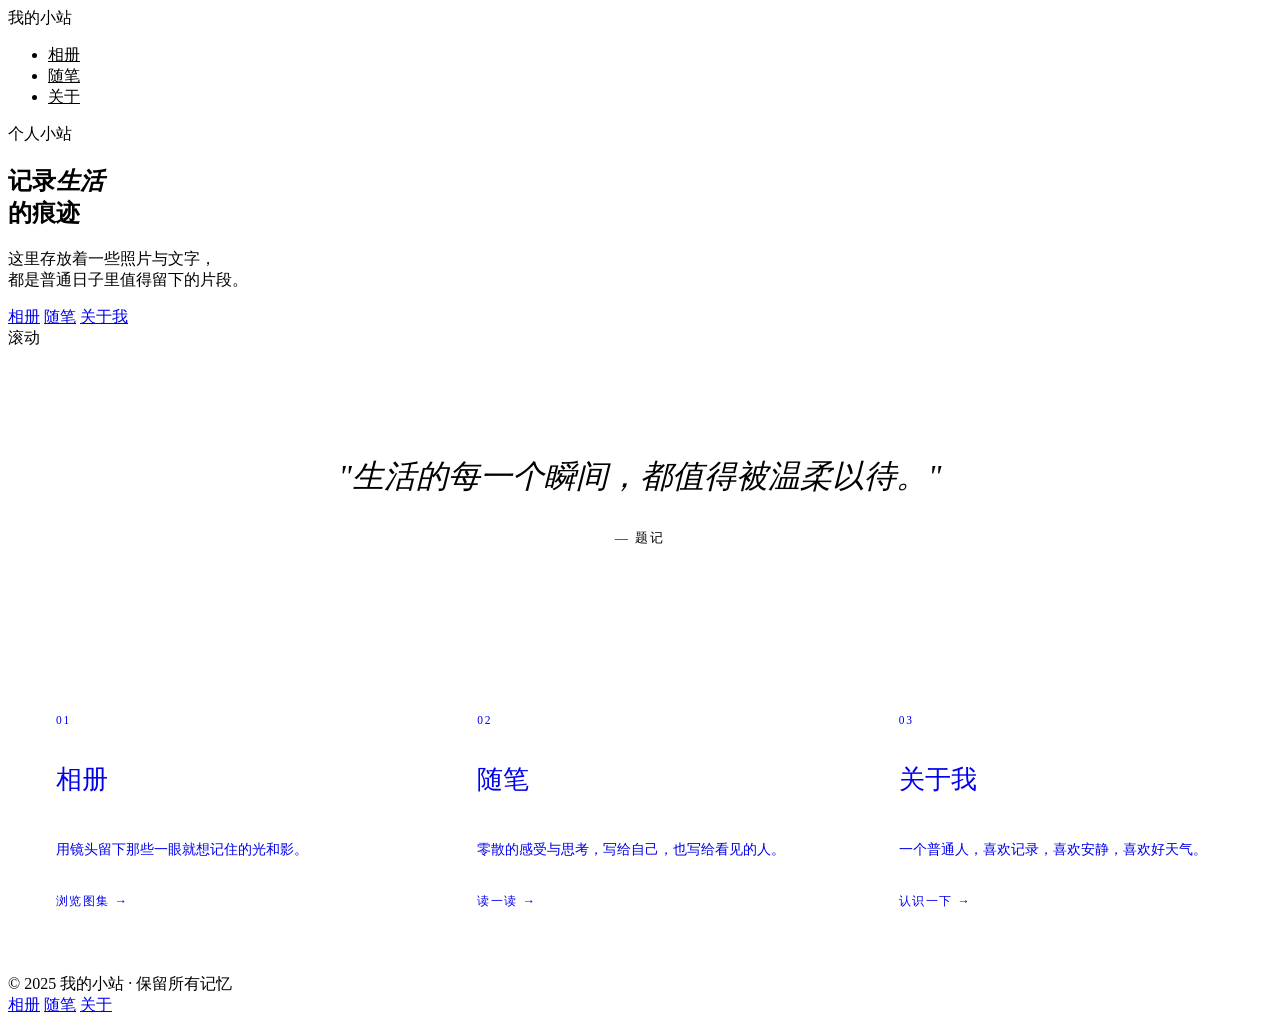
==== index.html @ df1a6b74 "Add files via upload" ====
<!DOCTYPE html>
<html lang="zh-CN">
<head>
  <meta charset="UTF-8" />
  <meta name="viewport" content="width=device-width, initial-scale=1.0" />
  <title>我的小站</title>
  <link rel="stylesheet" href="style.css" />
  <style>
    /* 首页专属：隐藏导航，使用封面全屏 */
    body.home nav { background: transparent; border-bottom: none; }
    body.home nav .nav-logo { color: var(--text); }
    body.home nav .nav-links a { color: var(--text-muted); }
    body.home .page-content { padding-top: 0; }

    /* 首页引语区 */
    .home-quote {
      background: var(--bg-warm);
      padding: 100px 52px;
      text-align: center;
    }

    .home-quote blockquote {
      font-family: var(--font-serif);
      font-size: clamp(1.3rem, 3vw, 2rem);
      font-weight: 400;
      font-style: italic;
      color: var(--text);
      max-width: 640px;
      margin: 0 auto;
      line-height: 1.7;
    }

    .home-quote cite {
      display: block;
      margin-top: 24px;
      font-family: var(--font-body);
      font-style: normal;
      font-size: .82rem;
      letter-spacing: .15em;
      text-transform: uppercase;
      color: var(--accent-lt);
    }

    /* 首页三栏导航卡片 */
    .home-cards {
      display: grid;
      grid-template-columns: repeat(3, 1fr);
      gap: 0;
      border-top: 1px solid var(--border);
      border-bottom: 1px solid var(--border);
    }

    .home-card {
      padding: 64px 48px;
      border-right: 1px solid var(--border);
      transition: background .3s;
      text-decoration: none;
      display: flex;
      flex-direction: column;
      gap: 16px;
    }

    .home-card:last-child { border-right: none; }
    .home-card:hover { background: var(--bg-warm); opacity: 1; }

    .home-card-num {
      font-family: var(--font-mono);
      font-size: .72rem;
      color: var(--accent-lt);
      letter-spacing: .15em;
    }

    .home-card-title {
      font-family: var(--font-serif);
      font-size: 1.6rem;
      font-weight: 400;
      color: var(--text);
      line-height: 1.3;
    }

    .home-card-desc {
      font-size: .88rem;
      color: var(--text-muted);
      line-height: 1.8;
      margin-top: 4px;
    }

    .home-card-arrow {
      margin-top: auto;
      font-size: .78rem;
      letter-spacing: .12em;
      text-transform: uppercase;
      color: var(--accent);
    }

    @media (max-width: 768px) {
      .home-cards { grid-template-columns: 1fr; }
      .home-card { border-right: none; border-bottom: 1px solid var(--border); }
      .home-card:last-child { border-bottom: none; }
      .home-quote { padding: 72px 28px; }
    }
  </style>
</head>
<body class="home">

  <!-- 导航 -->
  <nav>
    <span class="nav-logo">我的小站</span>
    <ul class="nav-links">
      <li><a href="gallery.html">相册</a></li>
      <li><a href="writings.html">随笔</a></li>
      <li><a href="about.html">关于</a></li>
    </ul>
  </nav>

  <div class="page-content">

    <!-- 封面英雄区 -->
    <section class="hero">
      <p class="hero-eyebrow">个人小站</p>
      <h1 class="hero-title">记录<em>生活</em><br>的痕迹</h1>
      <div class="hero-divider"></div>
      <p class="hero-subtitle">
        这里存放着一些照片与文字，<br>
        都是普通日子里值得留下的片段。
      </p>
      <div class="hero-nav">
        <a href="gallery.html">相册</a>
        <a href="writings.html">随笔</a>
        <a href="about.html">关于我</a>
      </div>
      <div class="hero-scroll">滚动</div>
    </section>

    <!-- 引语 -->
    <div class="home-quote fade-in">
      <blockquote>
        "生活的每一个瞬间，都值得被温柔以待。"
        <cite>— 题记</cite>
      </blockquote>
    </div>

    <!-- 三栏导航卡片 -->
    <div class="home-cards">
      <a class="home-card fade-in" href="gallery.html">
        <span class="home-card-num">01</span>
        <h2 class="home-card-title">相册</h2>
        <p class="home-card-desc">用镜头留下那些一眼就想记住的光和影。</p>
        <span class="home-card-arrow">浏览图集 →</span>
      </a>
      <a class="home-card fade-in" href="writings.html" style="transition-delay:.1s">
        <span class="home-card-num">02</span>
        <h2 class="home-card-title">随笔</h2>
        <p class="home-card-desc">零散的感受与思考，写给自己，也写给看见的人。</p>
        <span class="home-card-arrow">读一读 →</span>
      </a>
      <a class="home-card fade-in" href="about.html" style="transition-delay:.2s">
        <span class="home-card-num">03</span>
        <h2 class="home-card-title">关于我</h2>
        <p class="home-card-desc">一个普通人，喜欢记录，喜欢安静，喜欢好天气。</p>
        <span class="home-card-arrow">认识一下 →</span>
      </a>
    </div>

  </div>

  <!-- 页脚 -->
  <footer>
    <span class="footer-copy">© 2025 我的小站 · 保留所有记忆</span>
    <div class="footer-links">
      <a href="gallery.html">相册</a>
      <a href="writings.html">随笔</a>
      <a href="about.html">关于</a>
    </div>
  </footer>

  <script>
    // 滚动淡入
    const observer = new IntersectionObserver(entries => {
      entries.forEach(e => { if(e.isIntersecting) e.target.classList.add('visible'); });
    }, { threshold: 0.12 });
    document.querySelectorAll('.fade-in').forEach(el => observer.observe(el));
  </script>
</body>
</html>
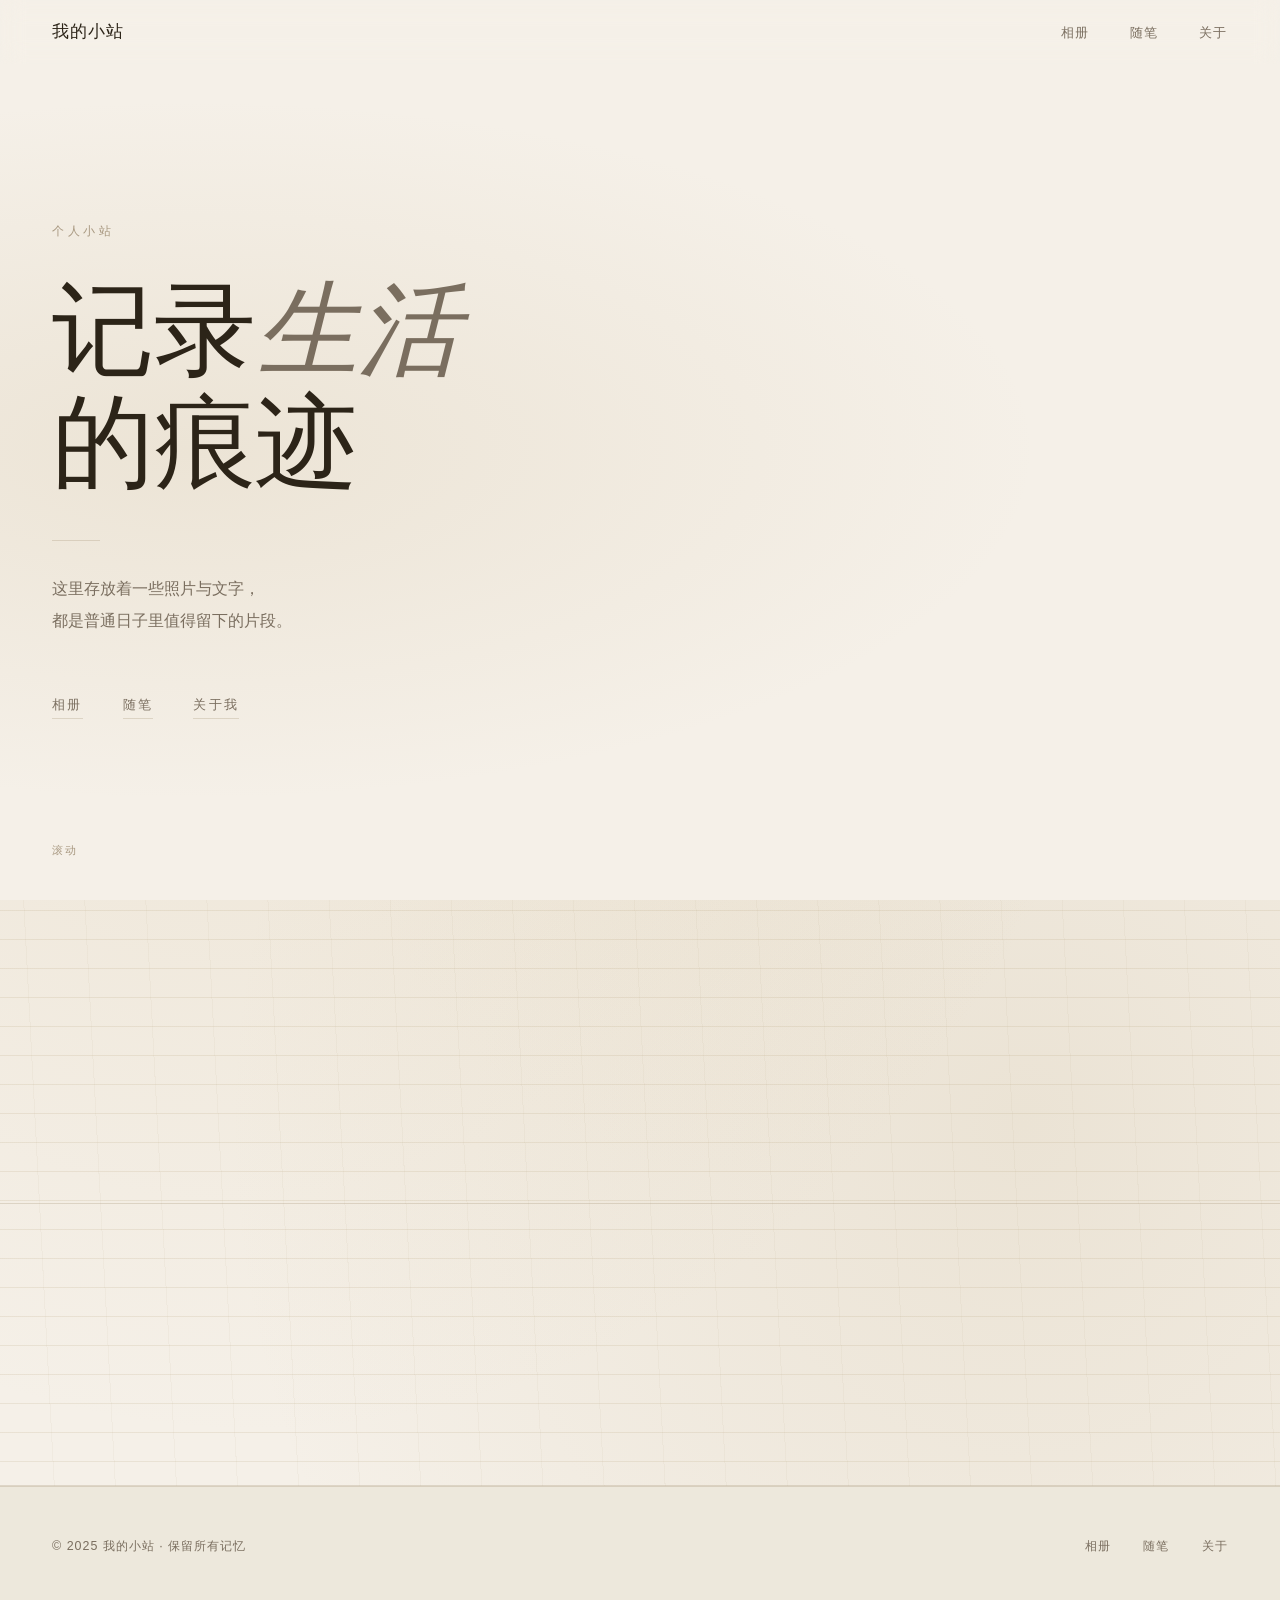
==== commit 455bca77: "Update index.html" ====
--- a/index.html
+++ b/index.html
@@ -180,6 +180,10 @@
       entries.forEach(e => { if(e.isIntersecting) e.target.classList.add('visible'); });
     }, { threshold: 0.12 });
     document.querySelectorAll('.fade-in').forEach(el => observer.observe(el));
+  <!-- 管理员入口（点击右下角隐藏链接进入登录页） -->
+<a href="admin.html" style="position:fixed;bottom:12px;right:12px;width:10px;height:10px;opacity:0;z-index:50" title="管理员"></a>
+<script src="editor.js"></script>
+
   </script>
 </body>
 </html>
--- a/style.css
+++ b/style.css
@@ -0,0 +1,241 @@
+/* ============================================================
+   全局变量 & 重置
+   ============================================================ */
+:root {
+  --font-serif: 'Georgia', 'Noto Serif SC', serif;
+  --font-body:  'PingFang SC', 'Hiragino Sans GB', 'Microsoft YaHei', sans-serif;
+  --font-mono:  'Courier New', monospace;
+  --bg:         #f5f0e8;
+  --bg-warm:    #ede8dc;
+  --bg-card:    #faf7f2;
+  --paper-line: rgba(180,160,120,0.18);
+  --text:       #2c2418;
+  --text-muted: #7a6e5f;
+  --accent:     #7a6e5f;
+  --accent-lt:  #a89880;
+  --border:     rgba(150,130,100,0.25);
+}
+*, *::before, *::after { box-sizing: border-box; margin: 0; padding: 0; }
+a { color: inherit; text-decoration: none; }
+ul { list-style: none; }
+img { display: block; max-width: 100%; }
+body {
+  font-family: var(--font-body);
+  font-size: 16px;
+  line-height: 1.8;
+  color: var(--text);
+  background-color: var(--bg);
+  background-image:
+    repeating-linear-gradient(
+      0deg,
+      transparent,
+      transparent 28px,
+      var(--paper-line) 28px,
+      var(--paper-line) 29px
+    ),
+    repeating-linear-gradient(
+      87deg,
+      transparent,
+      transparent 60px,
+      rgba(160,140,100,0.06) 60px,
+      rgba(160,140,100,0.06) 61px
+    ),
+    radial-gradient(ellipse at 20% 30%, rgba(210,190,150,0.25) 0%, transparent 60%),
+    radial-gradient(ellipse at 80% 70%, rgba(195,175,135,0.2) 0%, transparent 55%),
+    radial-gradient(ellipse at 55% 10%, rgba(225,210,175,0.15) 0%, transparent 50%);
+  min-height: 100vh;
+  -webkit-font-smoothing: antialiased;
+}
+nav {
+  position: fixed;
+  top: 0; left: 0; right: 0;
+  z-index: 100;
+  display: flex;
+  align-items: center;
+  justify-content: space-between;
+  padding: 0 52px;
+  height: 64px;
+  background: rgba(245,240,232,0.88);
+  backdrop-filter: blur(12px);
+  -webkit-backdrop-filter: blur(12px);
+  border-bottom: 1px solid var(--border);
+}
+.nav-logo {
+  font-family: var(--font-serif);
+  font-size: 1.05rem;
+  font-weight: 400;
+  letter-spacing: .06em;
+  color: var(--text);
+}
+.nav-links { display: flex; gap: 40px; }
+.nav-links a {
+  font-size: .82rem;
+  letter-spacing: .12em;
+  text-transform: uppercase;
+  color: var(--text-muted);
+  transition: color .2s;
+}
+.nav-links a:hover,
+.nav-links a.active { color: var(--text); }
+.page-content { padding-top: 64px; }
+.hero {
+  min-height: 100svh;
+  display: flex;
+  flex-direction: column;
+  justify-content: center;
+  padding: 120px 52px 80px;
+  position: relative;
+  background:
+    radial-gradient(ellipse at 15% 50%, rgba(200,180,140,0.2) 0%, transparent 55%),
+    var(--bg);
+}
+.hero-eyebrow {
+  font-size: .75rem;
+  letter-spacing: .3em;
+  text-transform: uppercase;
+  color: var(--accent-lt);
+  margin-bottom: 32px;
+}
+.hero-title {
+  font-family: var(--font-serif);
+  font-size: clamp(3rem, 8vw, 7rem);
+  font-weight: 400;
+  line-height: 1.1;
+  color: var(--text);
+  margin-bottom: 40px;
+}
+.hero-title em { font-style: italic; color: var(--accent); }
+.hero-divider { width: 48px; height: 1px; background: var(--border); margin-bottom: 32px; }
+.hero-subtitle {
+  font-size: 1rem;
+  color: var(--text-muted);
+  line-height: 2;
+  max-width: 480px;
+  margin-bottom: 56px;
+}
+.hero-nav { display: flex; gap: 40px; }
+.hero-nav a {
+  font-size: .8rem;
+  letter-spacing: .18em;
+  text-transform: uppercase;
+  color: var(--text-muted);
+  border-bottom: 1px solid var(--border);
+  padding-bottom: 2px;
+  transition: color .2s, border-color .2s;
+}
+.hero-nav a:hover { color: var(--text); border-color: var(--text-muted); }
+.hero-scroll {
+  position: absolute;
+  bottom: 40px;
+  left: 52px;
+  font-size: .7rem;
+  letter-spacing: .2em;
+  text-transform: uppercase;
+  color: var(--accent-lt);
+}
+.home-quote {
+  background: var(--bg-warm);
+  border-top: 1px solid var(--border);
+  border-bottom: 1px solid var(--border);
+  padding: 100px 52px;
+  text-align: center;
+}
+.home-quote blockquote {
+  font-family: var(--font-serif);
+  font-size: clamp(1.3rem, 3vw, 2rem);
+  font-weight: 400;
+  font-style: italic;
+  color: var(--text);
+  max-width: 640px;
+  margin: 0 auto;
+  line-height: 1.7;
+}
+.home-quote cite {
+  display: block;
+  margin-top: 24px;
+  font-family: var(--font-body);
+  font-style: normal;
+  font-size: .82rem;
+  letter-spacing: .15em;
+  text-transform: uppercase;
+  color: var(--accent-lt);
+}
+.home-cards {
+  display: grid;
+  grid-template-columns: repeat(3, 1fr);
+  gap: 0;
+  border-top: 1px solid var(--border);
+  border-bottom: 1px solid var(--border);
+}
+.home-card {
+  padding: 64px 48px;
+  border-right: 1px solid var(--border);
+  background: var(--bg-card);
+  transition: background .3s;
+  text-decoration: none;
+  display: flex;
+  flex-direction: column;
+  gap: 16px;
+}
+.home-card:last-child { border-right: none; }
+.home-card:hover { background: var(--bg-warm); opacity: 1; }
+.home-card-num { font-family: var(--font-mono); font-size: .72rem; color: var(--accent-lt); letter-spacing: .15em; }
+.home-card-title { font-family: var(--font-serif); font-size: 1.6rem; font-weight: 400; color: var(--text); line-height: 1.3; }
+.home-card-desc { font-size: .88rem; color: var(--text-muted); line-height: 1.8; margin-top: 4px; }
+.home-card-arrow { margin-top: auto; font-size: .78rem; letter-spacing: .12em; text-transform: uppercase; color: var(--accent); }
+footer {
+  padding: 48px 52px;
+  display: flex;
+  align-items: center;
+  justify-content: space-between;
+  border-top: 1px solid var(--border);
+  background: var(--bg-warm);
+}
+.footer-copy { font-size: .78rem; letter-spacing: .08em; color: var(--text-muted); }
+.footer-links { display: flex; gap: 32px; }
+.footer-links a {
+  font-size: .78rem;
+  letter-spacing: .1em;
+  text-transform: uppercase;
+  color: var(--text-muted);
+  transition: color .2s;
+}
+.footer-links a:hover { color: var(--text); }
+.fade-in { opacity: 0; transform: translateY(24px); transition: opacity .7s ease, transform .7s ease; }
+.fade-in.visible { opacity: 1; transform: none; }
+.about-grid { display: grid; grid-template-columns: 1fr 1.6fr; gap: 80px; align-items: start; }
+.about-photo-placeholder {
+  width: 100%;
+  aspect-ratio: 3/4;
+  background: var(--bg-warm);
+  border: 1px solid var(--border);
+  display: flex;
+  align-items: center;
+  justify-content: center;
+  font-size: 4rem;
+  border-radius: 2px;
+}
+.about-photo { width: 100%; aspect-ratio: 3/4; object-fit: cover; border: 1px solid var(--border); border-radius: 2px; }
+.about-text h2 { font-family: var(--font-serif); font-size: clamp(2rem, 4vw, 3.2rem); font-weight: 400; line-height: 1.2; color: var(--text); margin-bottom: 16px; }
+.about-subtitle { font-size: .82rem; letter-spacing: .15em; text-transform: uppercase; color: var(--accent-lt); margin-bottom: 40px; }
+.about-text p { font-size: .95rem; color: var(--text-muted); line-height: 2; margin-bottom: 20px; }
+.about-rule { width: 40px; height: 1px; background: var(--border); margin: 40px 0; }
+.about-detail { display: flex; flex-direction: column; gap: 14px; }
+.about-detail-item { display: flex; gap: 24px; font-size: .88rem; }
+.about-detail-label { width: 40px; flex-shrink: 0; color: var(--accent-lt); font-size: .75rem; letter-spacing: .1em; text-transform: uppercase; padding-top: 2px; }
+.about-detail-value { color: var(--text-muted); }
+.about-detail-value a { color: var(--accent); border-bottom: 1px solid var(--border); }
+@media (max-width: 900px) {
+  nav { padding: 0 24px; }
+  .hero { padding: 100px 24px 60px; }
+  .hero-scroll { left: 24px; }
+  footer { padding: 40px 24px; flex-direction: column; gap: 24px; text-align: center; }
+  .about-grid { grid-template-columns: 1fr; gap: 40px; }
+  .home-cards { grid-template-columns: 1fr; }
+  .home-card { border-right: none; border-bottom: 1px solid var(--border); }
+  .home-card:last-child { border-bottom: none; }
+  .home-quote { padding: 72px 28px; }
+}
+@media (max-width: 768px) {
+  .nav-links { gap: 24px; }
+}
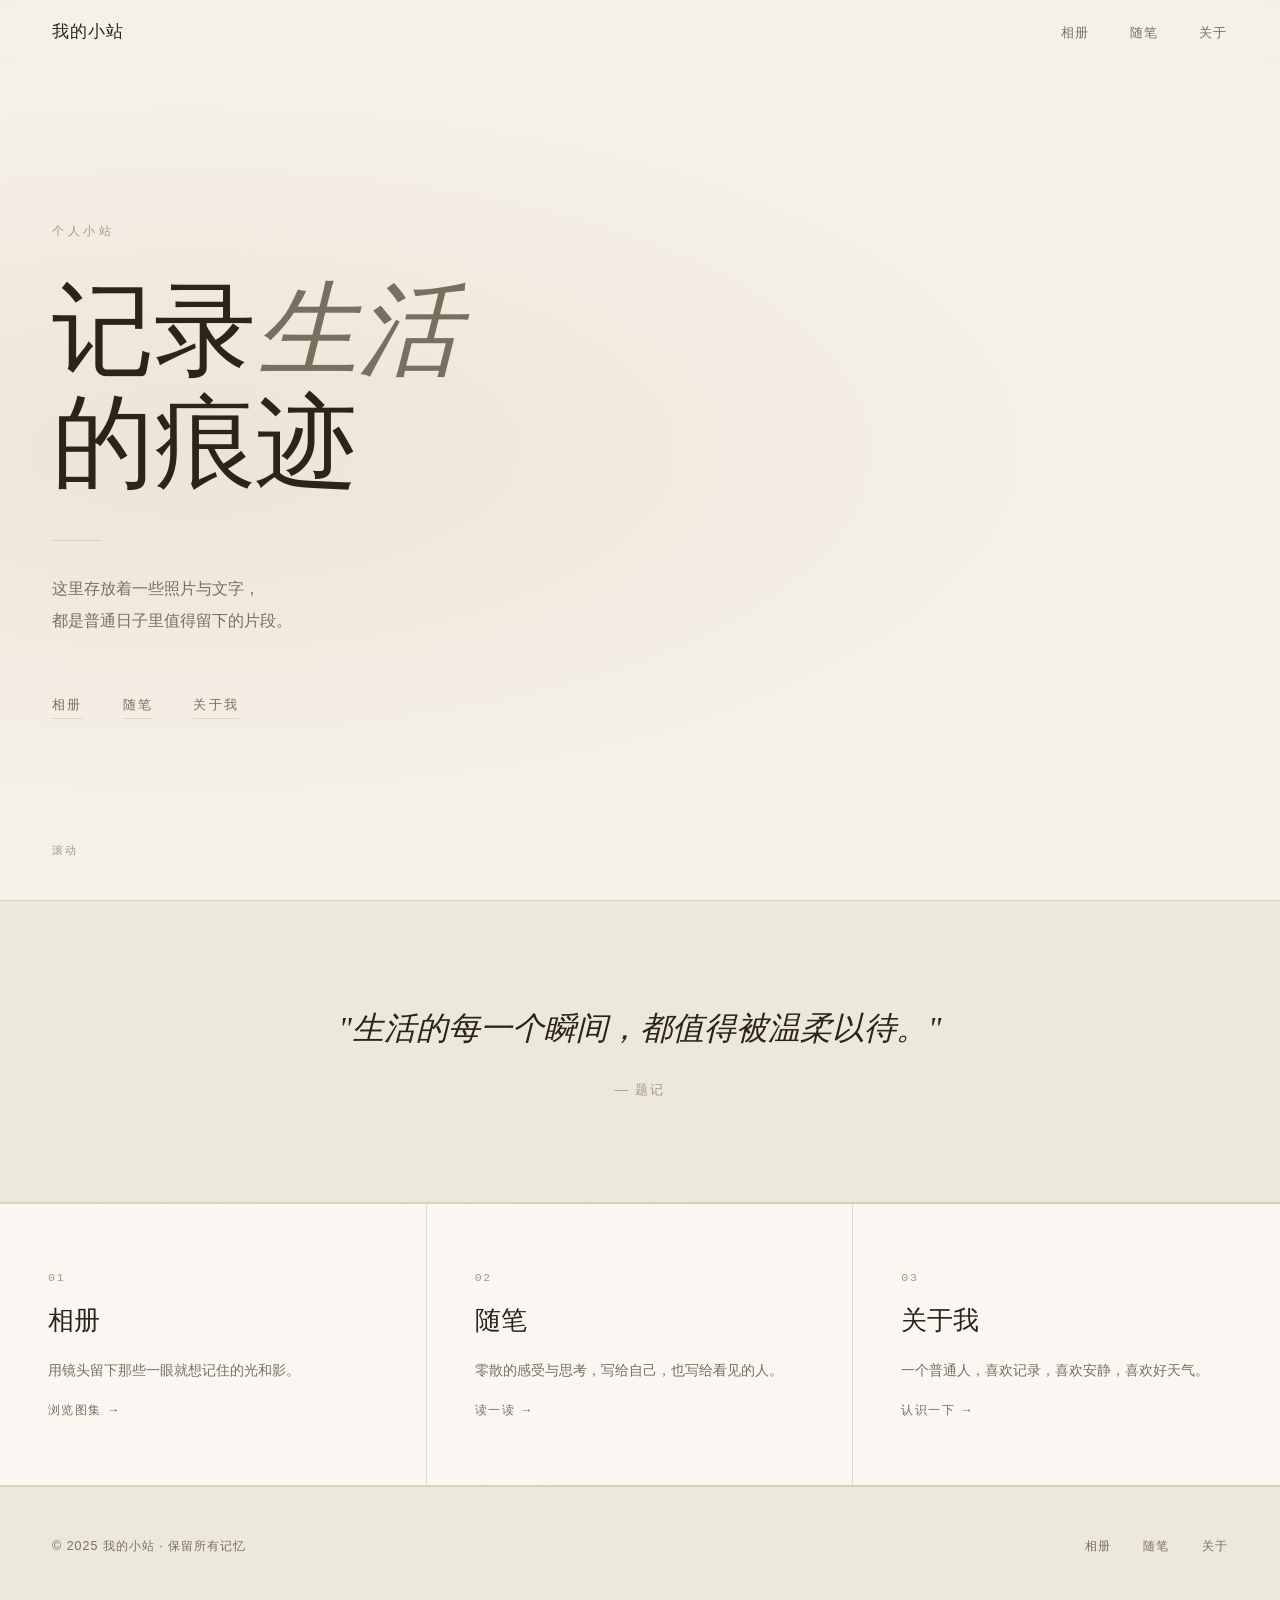
==== commit 2b622332: "Update index.html" ====
--- a/index.html
+++ b/index.html
@@ -180,10 +180,10 @@
       entries.forEach(e => { if(e.isIntersecting) e.target.classList.add('visible'); });
     }, { threshold: 0.12 });
     document.querySelectorAll('.fade-in').forEach(el => observer.observe(el));
-  <!-- 管理员入口（点击右下角隐藏链接进入登录页） -->
+
+  </script>
+<!-- 管理员入口 -->
 <a href="admin.html" style="position:fixed;bottom:12px;right:12px;width:10px;height:10px;opacity:0;z-index:50" title="管理员"></a>
 <script src="editor.js"></script>
-
-  </script>
 </body>
 </html>
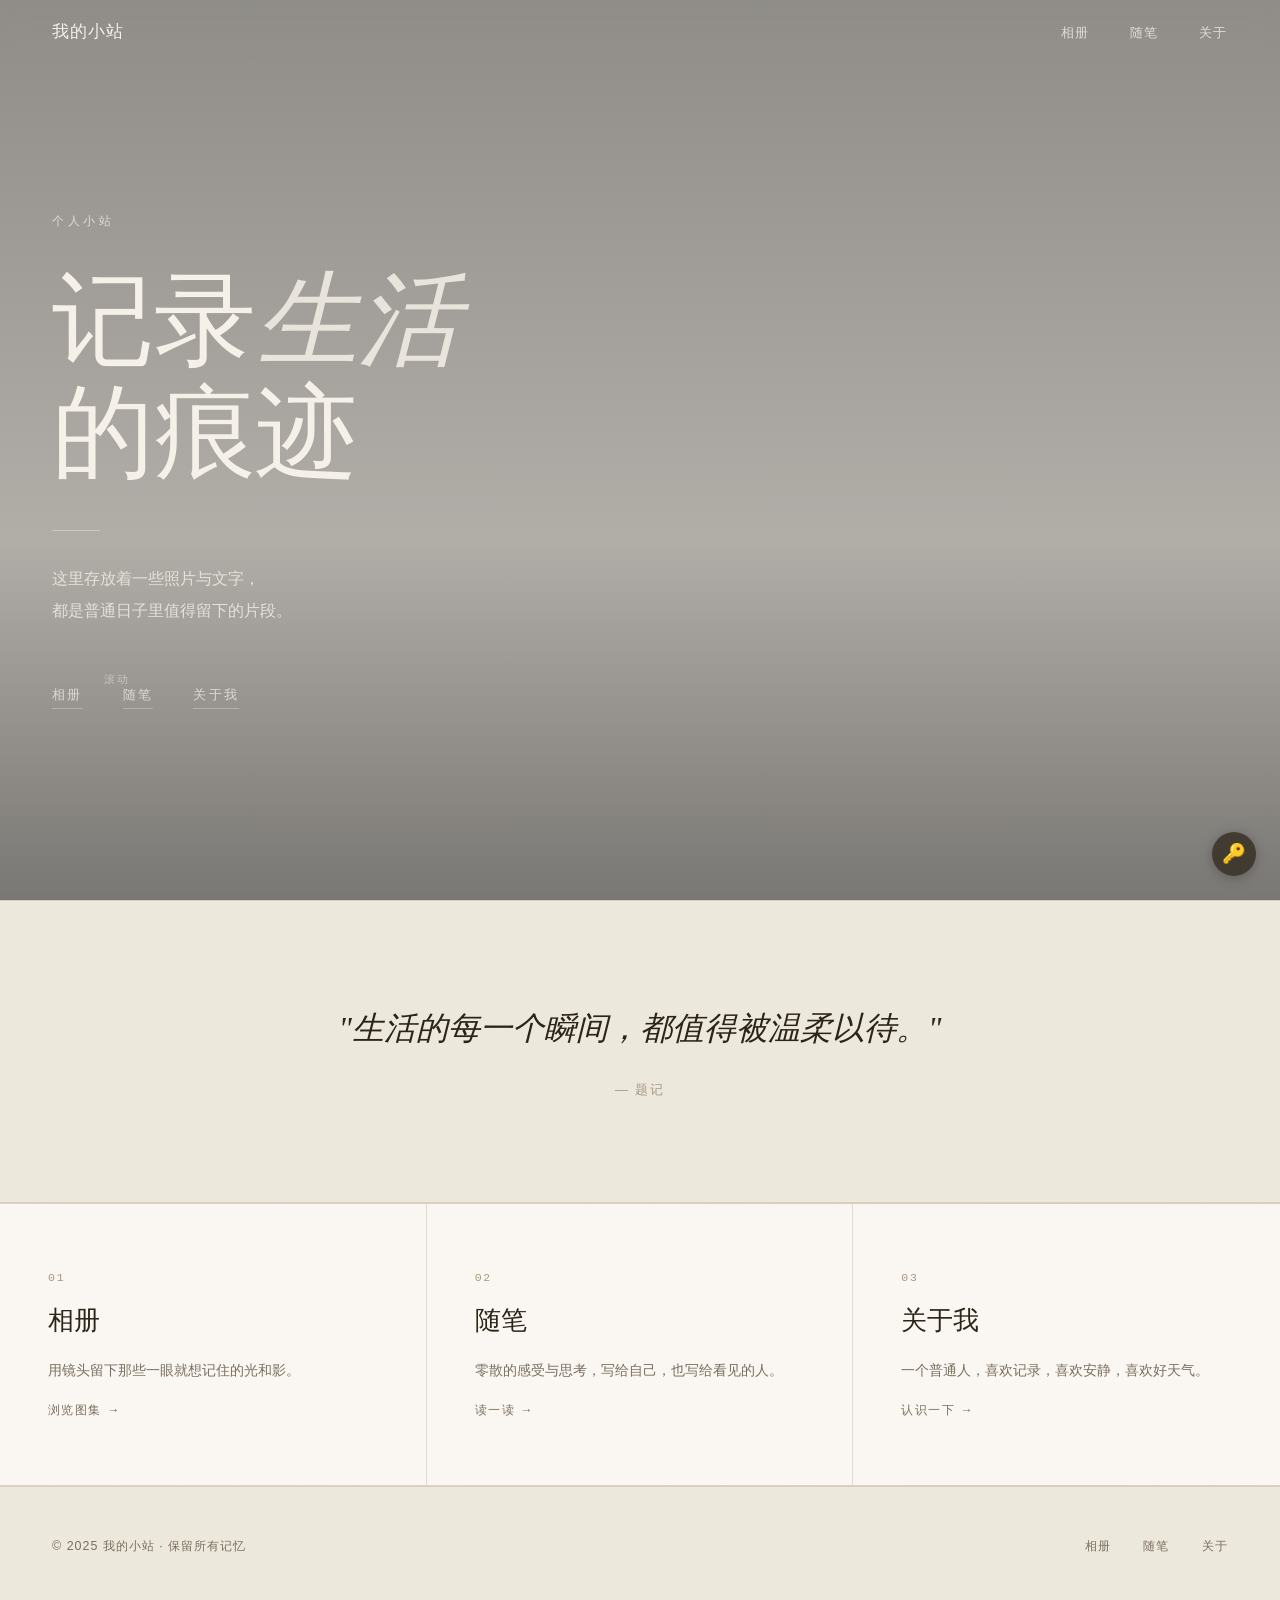
==== commit 969d2647: "Update index.html" ====
--- a/index.html
+++ b/index.html
@@ -8,9 +8,42 @@
   <style>
     /* 首页专属：隐藏导航，使用封面全屏 */
     body.home nav { background: transparent; border-bottom: none; }
-    body.home nav .nav-logo { color: var(--text); }
-    body.home nav .nav-links a { color: var(--text-muted); }
+    body.home nav .nav-logo { color: #f5f0e8; }
+    body.home nav .nav-links a { color: rgba(245,240,232,.8); }
     body.home .page-content { padding-top: 0; }
+
+    /* Hero 背景图 */
+    .hero {
+      position: relative;
+      background-image: url('https://images.unsplash.com/photo-1774268184985-f1af67b38179?auto=format&fit=crop&w=1920&q=80');
+      background-size: cover;
+      background-position: center;
+      background-attachment: fixed;
+    }
+    /* 深色蒙版，让文字清晰可读 */
+    .hero::before {
+      content: '';
+      position: absolute;
+      inset: 0;
+      background: linear-gradient(
+        to bottom,
+        rgba(20,20,20,.45) 0%,
+        rgba(20,20,20,.30) 60%,
+        rgba(20,20,20,.55) 100%
+      );
+      z-index: 0;
+    }
+    /* Hero 内容层级提升，覆盖蒙版 */
+    .hero > * { position: relative; z-index: 1; }
+    /* 文字在图片背景上用白色系 */
+    .hero .hero-eyebrow { color: rgba(245,240,232,.75); }
+    .hero .hero-title { color: #f5f0e8; }
+    .hero .hero-title em { color: rgba(245,240,232,.85); }
+    .hero .hero-divider { background: rgba(245,240,232,.4); }
+    .hero .hero-subtitle { color: rgba(245,240,232,.8); }
+    .hero .hero-nav a { color: rgba(245,240,232,.75); border-color: rgba(245,240,232,.3); }
+    .hero .hero-nav a:hover { color: #f5f0e8; border-color: rgba(245,240,232,.7); }
+    .hero .hero-scroll { color: rgba(245,240,232,.5); }
 
     /* 首页引语区 */
     .home-quote {
@@ -18,7 +51,6 @@
       padding: 100px 52px;
       text-align: center;
     }
-
     .home-quote blockquote {
       font-family: var(--font-serif);
       font-size: clamp(1.3rem, 3vw, 2rem);
@@ -29,7 +61,6 @@
       margin: 0 auto;
       line-height: 1.7;
     }
-
     .home-quote cite {
       display: block;
       margin-top: 24px;
@@ -49,7 +80,6 @@
       border-top: 1px solid var(--border);
       border-bottom: 1px solid var(--border);
     }
-
     .home-card {
       padding: 64px 48px;
       border-right: 1px solid var(--border);
@@ -59,45 +89,19 @@
       flex-direction: column;
       gap: 16px;
     }
-
     .home-card:last-child { border-right: none; }
     .home-card:hover { background: var(--bg-warm); opacity: 1; }
-
-    .home-card-num {
-      font-family: var(--font-mono);
-      font-size: .72rem;
-      color: var(--accent-lt);
-      letter-spacing: .15em;
-    }
-
-    .home-card-title {
-      font-family: var(--font-serif);
-      font-size: 1.6rem;
-      font-weight: 400;
-      color: var(--text);
-      line-height: 1.3;
-    }
-
-    .home-card-desc {
-      font-size: .88rem;
-      color: var(--text-muted);
-      line-height: 1.8;
-      margin-top: 4px;
-    }
-
-    .home-card-arrow {
-      margin-top: auto;
-      font-size: .78rem;
-      letter-spacing: .12em;
-      text-transform: uppercase;
-      color: var(--accent);
-    }
+    .home-card-num { font-family: var(--font-mono); font-size: .72rem; color: var(--accent-lt); letter-spacing: .15em; }
+    .home-card-title { font-family: var(--font-serif); font-size: 1.6rem; font-weight: 400; color: var(--text); line-height: 1.3; }
+    .home-card-desc { font-size: .88rem; color: var(--text-muted); line-height: 1.8; margin-top: 4px; }
+    .home-card-arrow { margin-top: auto; font-size: .78rem; letter-spacing: .12em; text-transform: uppercase; color: var(--accent); }
 
     @media (max-width: 768px) {
       .home-cards { grid-template-columns: 1fr; }
       .home-card { border-right: none; border-bottom: 1px solid var(--border); }
       .home-card:last-child { border-bottom: none; }
       .home-quote { padding: 72px 28px; }
+      .hero { background-attachment: scroll; }
     }
   </style>
 </head>
@@ -180,10 +184,9 @@
       entries.forEach(e => { if(e.isIntersecting) e.target.classList.add('visible'); });
     }, { threshold: 0.12 });
     document.querySelectorAll('.fade-in').forEach(el => observer.observe(el));
-
   </script>
-<!-- 管理员入口 -->
-<a href="admin.html" style="position:fixed;bottom:12px;right:12px;width:10px;height:10px;opacity:0;z-index:50" title="管理员"></a>
-<script src="editor.js"></script>
+  <!-- 管理员入口 -->
+  <a href="admin.html" style="position:fixed;bottom:12px;right:12px;width:10px;height:10px;opacity:0;z-index:50" title="管理员"></a>
+  <script src="editor.js"></script>
 </body>
 </html>
--- a/style.css
+++ b/style.css
@@ -20,203 +20,97 @@
 ul { list-style: none; }
 img { display: block; max-width: 100%; }
 body {
-  font-family: var(--font-body);
-  font-size: 16px;
-  line-height: 1.8;
-  color: var(--text);
+  font-family: var(--font-body); font-size: 16px; line-height: 1.8; color: var(--text);
   background-color: var(--bg);
   background-image:
-    repeating-linear-gradient(
-      0deg,
-      transparent,
-      transparent 28px,
-      var(--paper-line) 28px,
-      var(--paper-line) 29px
-    ),
-    repeating-linear-gradient(
-      87deg,
-      transparent,
-      transparent 60px,
-      rgba(160,140,100,0.06) 60px,
-      rgba(160,140,100,0.06) 61px
-    ),
-    radial-gradient(ellipse at 20% 30%, rgba(210,190,150,0.25) 0%, transparent 60%),
-    radial-gradient(ellipse at 80% 70%, rgba(195,175,135,0.2) 0%, transparent 55%),
-    radial-gradient(ellipse at 55% 10%, rgba(225,210,175,0.15) 0%, transparent 50%);
-  min-height: 100vh;
-  -webkit-font-smoothing: antialiased;
+    repeating-linear-gradient(0deg,transparent,transparent 28px,var(--paper-line) 28px,var(--paper-line) 29px),
+    repeating-linear-gradient(87deg,transparent,transparent 60px,rgba(160,140,100,0.06) 60px,rgba(160,140,100,0.06) 61px),
+    radial-gradient(ellipse at 20% 30%,rgba(210,190,150,0.25) 0%,transparent 60%),
+    radial-gradient(ellipse at 80% 70%,rgba(195,175,135,0.2) 0%,transparent 55%),
+    radial-gradient(ellipse at 55% 10%,rgba(225,210,175,0.15) 0%,transparent 50%);
+  min-height: 100vh; -webkit-font-smoothing: antialiased;
 }
 nav {
-  position: fixed;
-  top: 0; left: 0; right: 0;
-  z-index: 100;
-  display: flex;
-  align-items: center;
-  justify-content: space-between;
-  padding: 0 52px;
-  height: 64px;
+  position: fixed; top: 0; left: 0; right: 0; z-index: 100;
+  display: flex; align-items: center; justify-content: space-between;
+  padding: 0 52px; height: 64px;
   background: rgba(245,240,232,0.88);
-  backdrop-filter: blur(12px);
-  -webkit-backdrop-filter: blur(12px);
+  backdrop-filter: blur(12px); -webkit-backdrop-filter: blur(12px);
   border-bottom: 1px solid var(--border);
 }
-.nav-logo {
-  font-family: var(--font-serif);
-  font-size: 1.05rem;
-  font-weight: 400;
-  letter-spacing: .06em;
-  color: var(--text);
-}
+.nav-logo { font-family: var(--font-serif); font-size: 1.05rem; font-weight: 400; letter-spacing: .06em; color: var(--text); }
 .nav-links { display: flex; gap: 40px; }
-.nav-links a {
-  font-size: .82rem;
-  letter-spacing: .12em;
-  text-transform: uppercase;
-  color: var(--text-muted);
-  transition: color .2s;
-}
-.nav-links a:hover,
-.nav-links a.active { color: var(--text); }
+.nav-links a { font-size: .82rem; letter-spacing: .12em; text-transform: uppercase; color: var(--text-muted); transition: color .2s; }
+.nav-links a:hover, .nav-links a.active { color: var(--text); }
 .page-content { padding-top: 64px; }
 .hero {
-  min-height: 100svh;
-  display: flex;
-  flex-direction: column;
-  justify-content: center;
-  padding: 120px 52px 80px;
-  position: relative;
-  background:
-    radial-gradient(ellipse at 15% 50%, rgba(200,180,140,0.2) 0%, transparent 55%),
-    var(--bg);
+  min-height: 100svh; display: flex; flex-direction: column;
+  justify-content: center; padding: 120px 52px 80px; position: relative;
+  background: radial-gradient(ellipse at 15% 50%,rgba(200,180,140,0.2) 0%,transparent 55%), var(--bg);
 }
-.hero-eyebrow {
-  font-size: .75rem;
-  letter-spacing: .3em;
-  text-transform: uppercase;
-  color: var(--accent-lt);
-  margin-bottom: 32px;
-}
-.hero-title {
-  font-family: var(--font-serif);
-  font-size: clamp(3rem, 8vw, 7rem);
-  font-weight: 400;
-  line-height: 1.1;
-  color: var(--text);
-  margin-bottom: 40px;
-}
+.hero-eyebrow { font-size: .75rem; letter-spacing: .3em; text-transform: uppercase; color: var(--accent-lt); margin-bottom: 32px; }
+.hero-title { font-family: var(--font-serif); font-size: clamp(3rem,8vw,7rem); font-weight: 400; line-height: 1.1; color: var(--text); margin-bottom: 40px; }
 .hero-title em { font-style: italic; color: var(--accent); }
 .hero-divider { width: 48px; height: 1px; background: var(--border); margin-bottom: 32px; }
-.hero-subtitle {
-  font-size: 1rem;
-  color: var(--text-muted);
-  line-height: 2;
-  max-width: 480px;
-  margin-bottom: 56px;
-}
+.hero-subtitle { font-size: 1rem; color: var(--text-muted); line-height: 2; max-width: 480px; margin-bottom: 56px; }
 .hero-nav { display: flex; gap: 40px; }
-.hero-nav a {
-  font-size: .8rem;
-  letter-spacing: .18em;
-  text-transform: uppercase;
-  color: var(--text-muted);
-  border-bottom: 1px solid var(--border);
-  padding-bottom: 2px;
-  transition: color .2s, border-color .2s;
-}
+.hero-nav a { font-size: .8rem; letter-spacing: .18em; text-transform: uppercase; color: var(--text-muted); border-bottom: 1px solid var(--border); padding-bottom: 2px; transition: color .2s,border-color .2s; }
 .hero-nav a:hover { color: var(--text); border-color: var(--text-muted); }
-.hero-scroll {
-  position: absolute;
-  bottom: 40px;
-  left: 52px;
-  font-size: .7rem;
-  letter-spacing: .2em;
-  text-transform: uppercase;
-  color: var(--accent-lt);
-}
-.home-quote {
-  background: var(--bg-warm);
-  border-top: 1px solid var(--border);
-  border-bottom: 1px solid var(--border);
-  padding: 100px 52px;
-  text-align: center;
-}
-.home-quote blockquote {
-  font-family: var(--font-serif);
-  font-size: clamp(1.3rem, 3vw, 2rem);
-  font-weight: 400;
-  font-style: italic;
-  color: var(--text);
-  max-width: 640px;
-  margin: 0 auto;
-  line-height: 1.7;
-}
-.home-quote cite {
-  display: block;
-  margin-top: 24px;
-  font-family: var(--font-body);
-  font-style: normal;
-  font-size: .82rem;
-  letter-spacing: .15em;
-  text-transform: uppercase;
-  color: var(--accent-lt);
-}
-.home-cards {
-  display: grid;
-  grid-template-columns: repeat(3, 1fr);
-  gap: 0;
-  border-top: 1px solid var(--border);
-  border-bottom: 1px solid var(--border);
-}
-.home-card {
-  padding: 64px 48px;
-  border-right: 1px solid var(--border);
-  background: var(--bg-card);
-  transition: background .3s;
-  text-decoration: none;
-  display: flex;
-  flex-direction: column;
-  gap: 16px;
-}
+.hero-scroll { position: absolute; bottom: 40px; left: 52px; font-size: .7rem; letter-spacing: .2em; text-transform: uppercase; color: var(--accent-lt); }
+.home-quote { background: var(--bg-warm); border-top: 1px solid var(--border); border-bottom: 1px solid var(--border); padding: 100px 52px; text-align: center; }
+.home-quote blockquote { font-family: var(--font-serif); font-size: clamp(1.3rem,3vw,2rem); font-weight: 400; font-style: italic; color: var(--text); max-width: 640px; margin: 0 auto; line-height: 1.7; }
+.home-quote cite { display: block; margin-top: 24px; font-style: normal; font-size: .82rem; letter-spacing: .15em; text-transform: uppercase; color: var(--accent-lt); }
+.home-cards { display: grid; grid-template-columns: repeat(3,1fr); border-top: 1px solid var(--border); border-bottom: 1px solid var(--border); }
+.home-card { padding: 64px 48px; border-right: 1px solid var(--border); background: var(--bg-card); transition: background .3s; text-decoration: none; display: flex; flex-direction: column; gap: 16px; }
 .home-card:last-child { border-right: none; }
-.home-card:hover { background: var(--bg-warm); opacity: 1; }
+.home-card:hover { background: var(--bg-warm); }
 .home-card-num { font-family: var(--font-mono); font-size: .72rem; color: var(--accent-lt); letter-spacing: .15em; }
 .home-card-title { font-family: var(--font-serif); font-size: 1.6rem; font-weight: 400; color: var(--text); line-height: 1.3; }
-.home-card-desc { font-size: .88rem; color: var(--text-muted); line-height: 1.8; margin-top: 4px; }
+.home-card-desc { font-size: .88rem; color: var(--text-muted); line-height: 1.8; }
 .home-card-arrow { margin-top: auto; font-size: .78rem; letter-spacing: .12em; text-transform: uppercase; color: var(--accent); }
-footer {
-  padding: 48px 52px;
-  display: flex;
-  align-items: center;
-  justify-content: space-between;
-  border-top: 1px solid var(--border);
-  background: var(--bg-warm);
-}
+footer { padding: 48px 52px; display: flex; align-items: center; justify-content: space-between; border-top: 1px solid var(--border); background: var(--bg-warm); }
 .footer-copy { font-size: .78rem; letter-spacing: .08em; color: var(--text-muted); }
 .footer-links { display: flex; gap: 32px; }
-.footer-links a {
-  font-size: .78rem;
-  letter-spacing: .1em;
-  text-transform: uppercase;
-  color: var(--text-muted);
-  transition: color .2s;
-}
+.footer-links a { font-size: .78rem; letter-spacing: .1em; text-transform: uppercase; color: var(--text-muted); transition: color .2s; }
 .footer-links a:hover { color: var(--text); }
-.fade-in { opacity: 0; transform: translateY(24px); transition: opacity .7s ease, transform .7s ease; }
+.fade-in { opacity: 0; transform: translateY(24px); transition: opacity .7s ease,transform .7s ease; }
 .fade-in.visible { opacity: 1; transform: none; }
+.section { padding: 80px 52px; max-width: 1160px; margin: 0 auto; }
+.section-label { font-size: .75rem; letter-spacing: .25em; text-transform: uppercase; color: var(--accent-lt); margin-bottom: 12px; }
+.gallery-filters { display: flex; gap: 12px; flex-wrap: wrap; padding: 0 52px 40px; max-width: 1160px; margin: 0 auto; }
+.filter-btn { padding: 8px 20px; border: 1px solid var(--border); background: transparent; font-family: var(--font-body); font-size: .78rem; letter-spacing: .1em; color: var(--text-muted); cursor: pointer; border-radius: 2px; transition: all .2s; }
+.filter-btn:hover, .filter-btn.active { background: var(--text); color: var(--bg); border-color: var(--text); }
+.gallery-grid { columns: 3; column-gap: 16px; padding: 0 52px 80px; max-width: 1160px; margin: 0 auto; }
+.gallery-item { break-inside: avoid; margin-bottom: 16px; position: relative; overflow: hidden; border-radius: 2px; cursor: pointer; display: block; }
+.gallery-item img { width: 100%; display: block; object-fit: cover; transition: transform .4s ease; }
+.gallery-item:hover img { transform: scale(1.03); }
+.gallery-item-overlay { position: absolute; bottom: 0; left: 0; right: 0; padding: 32px 20px 16px; background: linear-gradient(transparent,rgba(44,36,24,0.7)); opacity: 0; transition: opacity .3s; }
+.gallery-item:hover .gallery-item-overlay { opacity: 1; }
+.gallery-item-title { font-family: var(--font-serif); font-size: 1rem; color: #f5f0e8; font-weight: 400; }
+.gallery-item-date { font-size: .72rem; color: rgba(245,240,232,0.7); letter-spacing: .08em; margin-top: 4px; }
+.photo-placeholder { width: 100%; display: flex; align-items: center; justify-content: center; background: var(--bg-warm); color: var(--border); font-size: 2.5rem; }
+.photo-placeholder.tall { aspect-ratio: 2/3; }
+.photo-placeholder.sq { aspect-ratio: 1/1; }
+.photo-placeholder.wide { aspect-ratio: 4/3; }
+.photo-placeholder.port { aspect-ratio: 3/4; }
+.lightbox { display: none; position: fixed; inset: 0; z-index: 500; background: rgba(44,36,24,0.92); align-items: center; justify-content: center; }
+.lightbox.open { display: flex; }
+.lightbox img { max-width: 90vw; max-height: 90vh; object-fit: contain; border-radius: 2px; }
+.lightbox-close { position: absolute; top: 24px; right: 32px; background: none; border: none; color: #f5f0e8; font-size: 2rem; cursor: pointer; }
+.writings-list { max-width: 760px; margin: 0 auto; padding: 0 52px 100px; }
+.writing-item { padding: 48px 0; border-bottom: 1px solid var(--border); }
+.writing-item:last-child { border-bottom: none; }
+.writing-meta { display: flex; gap: 16px; align-items: center; margin-bottom: 16px; }
+.writing-date { font-size: .78rem; letter-spacing: .08em; color: var(--text-muted); }
+.writing-tag { font-size: .7rem; letter-spacing: .12em; text-transform: uppercase; color: var(--accent-lt); border: 1px solid var(--border); padding: 2px 8px; border-radius: 1px; }
+.writing-title { font-family: var(--font-serif); font-size: clamp(1.3rem,3vw,1.8rem); font-weight: 400; color: var(--text); margin-bottom: 16px; cursor: pointer; line-height: 1.3; transition: color .2s; }
+.writing-title:hover { color: var(--accent); }
+.writing-excerpt { font-size: .92rem; color: var(--text-muted); line-height: 2; margin-bottom: 20px; }
+.writing-read-more { font-size: .78rem; letter-spacing: .12em; text-transform: uppercase; color: var(--accent); border-bottom: 1px solid var(--border); padding-bottom: 1px; cursor: pointer; }
 .about-grid { display: grid; grid-template-columns: 1fr 1.6fr; gap: 80px; align-items: start; }
-.about-photo-placeholder {
-  width: 100%;
-  aspect-ratio: 3/4;
-  background: var(--bg-warm);
-  border: 1px solid var(--border);
-  display: flex;
-  align-items: center;
-  justify-content: center;
-  font-size: 4rem;
-  border-radius: 2px;
-}
+.about-photo-placeholder { width: 100%; aspect-ratio: 3/4; background: var(--bg-warm); border: 1px solid var(--border); display: flex; align-items: center; justify-content: center; font-size: 4rem; border-radius: 2px; }
 .about-photo { width: 100%; aspect-ratio: 3/4; object-fit: cover; border: 1px solid var(--border); border-radius: 2px; }
-.about-text h2 { font-family: var(--font-serif); font-size: clamp(2rem, 4vw, 3.2rem); font-weight: 400; line-height: 1.2; color: var(--text); margin-bottom: 16px; }
+.about-text h2 { font-family: var(--font-serif); font-size: clamp(2rem,4vw,3.2rem); font-weight: 400; line-height: 1.2; color: var(--text); margin-bottom: 16px; }
 .about-subtitle { font-size: .82rem; letter-spacing: .15em; text-transform: uppercase; color: var(--accent-lt); margin-bottom: 40px; }
 .about-text p { font-size: .95rem; color: var(--text-muted); line-height: 2; margin-bottom: 20px; }
 .about-rule { width: 40px; height: 1px; background: var(--border); margin: 40px 0; }
@@ -225,6 +119,10 @@
 .about-detail-label { width: 40px; flex-shrink: 0; color: var(--accent-lt); font-size: .75rem; letter-spacing: .1em; text-transform: uppercase; padding-top: 2px; }
 .about-detail-value { color: var(--text-muted); }
 .about-detail-value a { color: var(--accent); border-bottom: 1px solid var(--border); }
+.about-ps-block h3 { font-family: var(--font-serif); font-size: 1.15rem; font-weight: 400; color: var(--text); margin-bottom: 16px; }
+.about-ps-block p, .about-ps-block ul { font-size: .9rem; color: var(--text-muted); line-height: 2; }
+.about-ps-block ul { list-style: none; padding: 0; }
+.about-ps-block ul li::before { content: '— '; color: var(--accent-lt); }
 @media (max-width: 900px) {
   nav { padding: 0 24px; }
   .hero { padding: 100px 24px 60px; }
@@ -235,7 +133,12 @@
   .home-card { border-right: none; border-bottom: 1px solid var(--border); }
   .home-card:last-child { border-bottom: none; }
   .home-quote { padding: 72px 28px; }
+  .gallery-grid { columns: 2; padding: 0 28px 60px; }
+  .gallery-filters { padding: 0 28px 32px; }
+  .writings-list { padding: 0 28px 80px; }
+  .section { padding: 60px 28px; }
 }
-@media (max-width: 768px) {
-  .nav-links { gap: 24px; }
+@media (max-width: 600px) {
+  .gallery-grid { columns: 1; }
+  .nav-links { gap: 20px; }
 }
